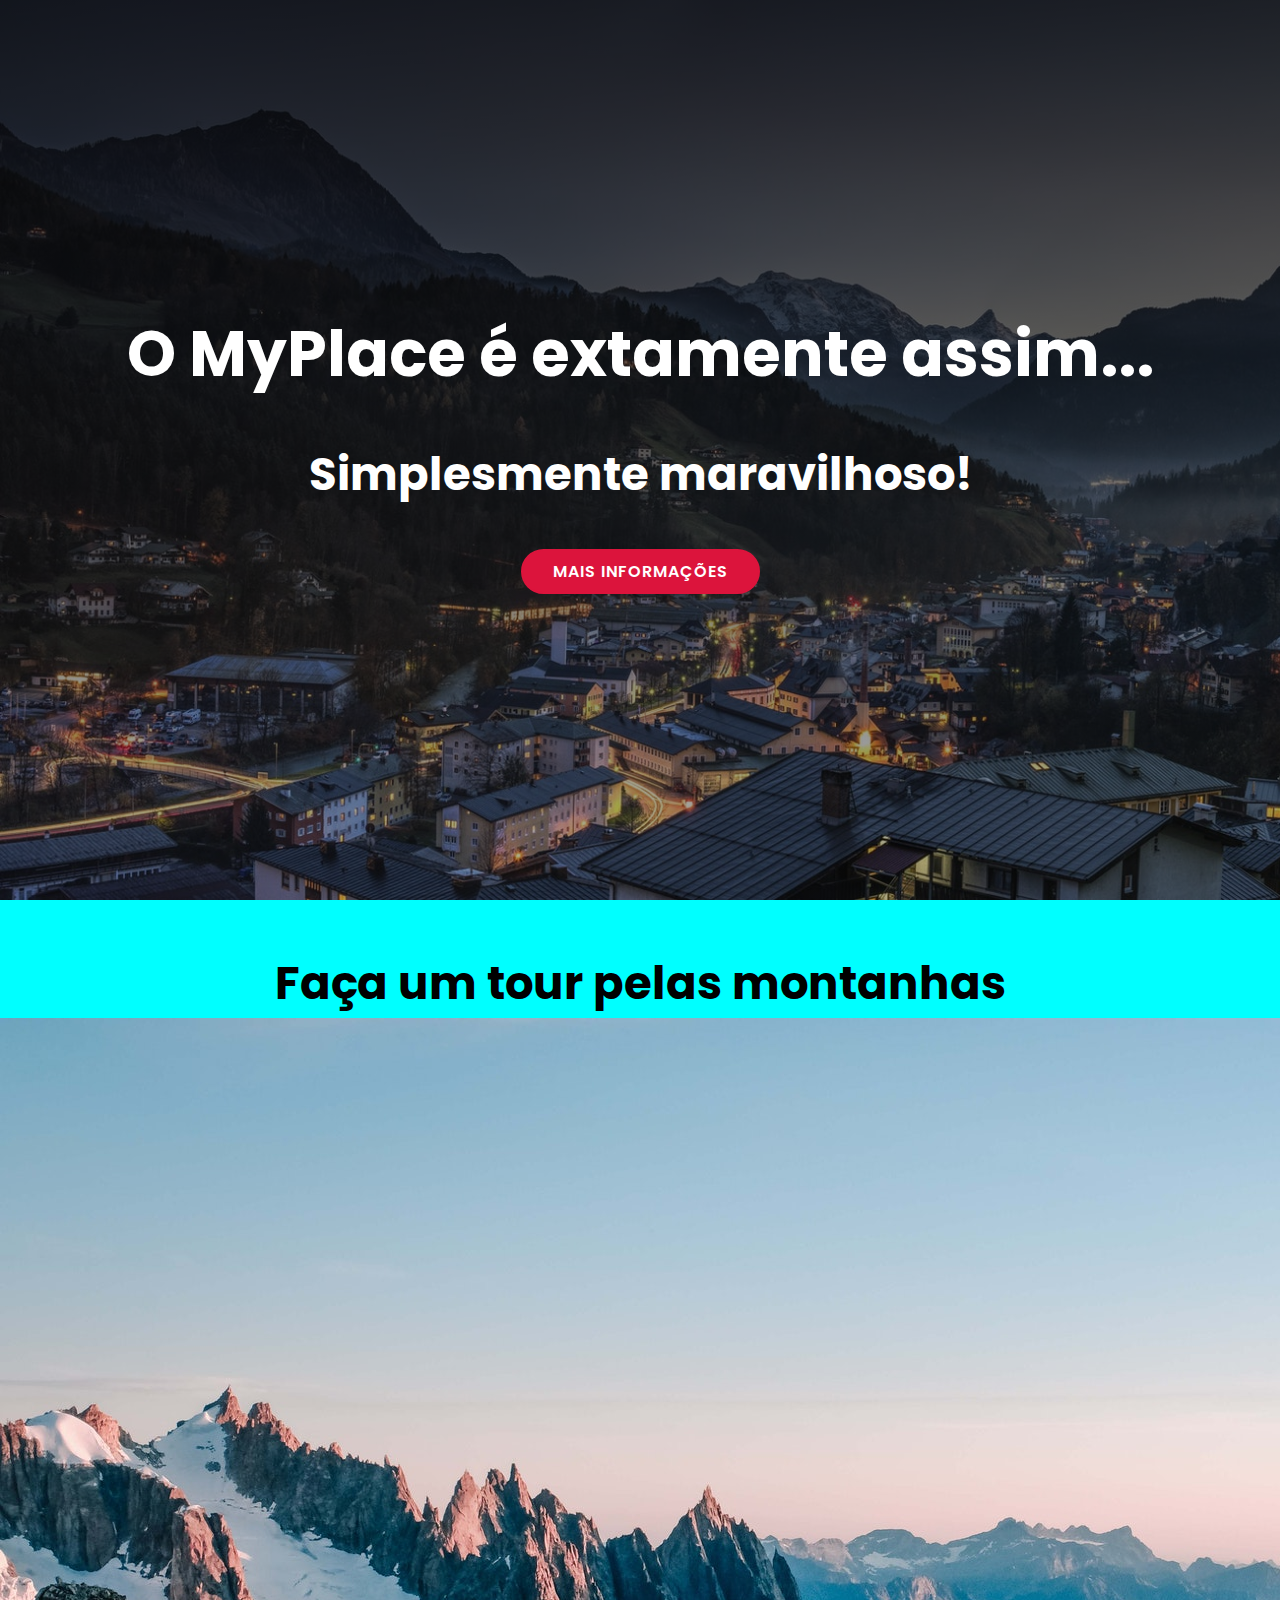
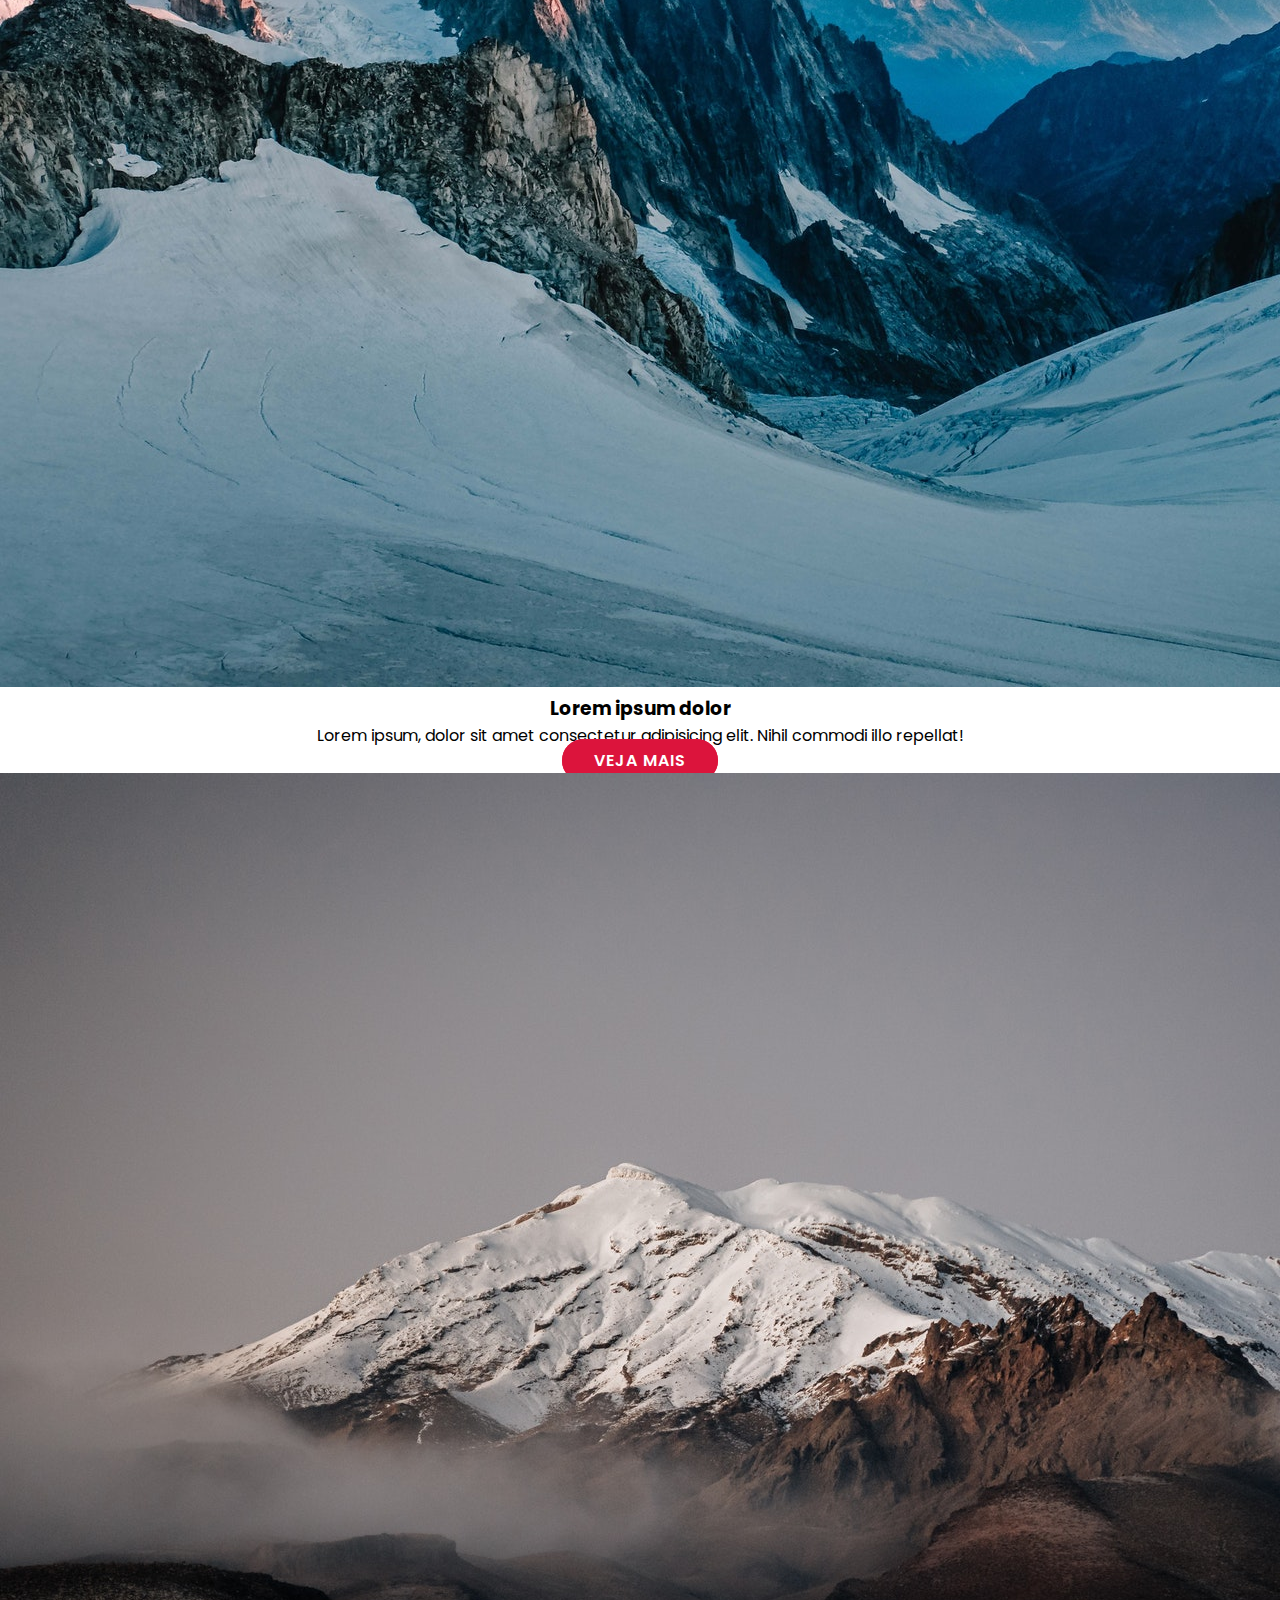
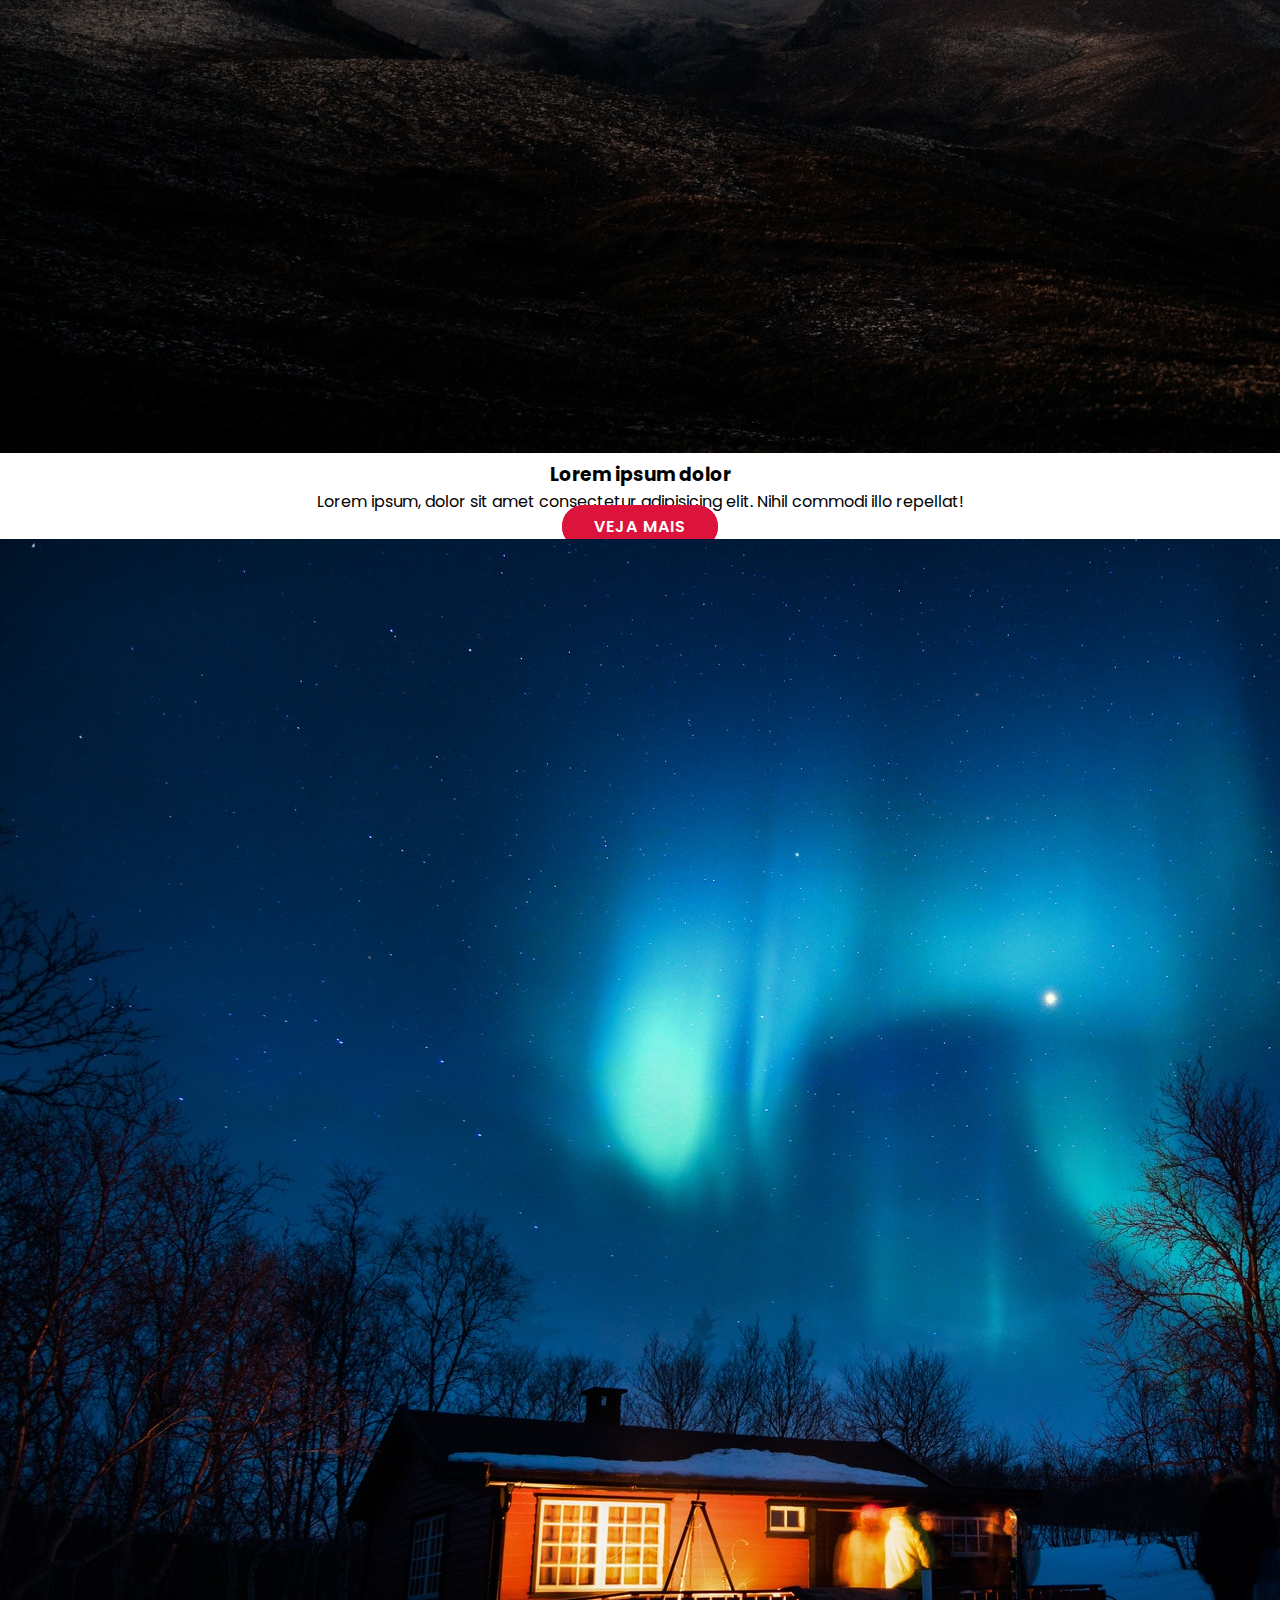
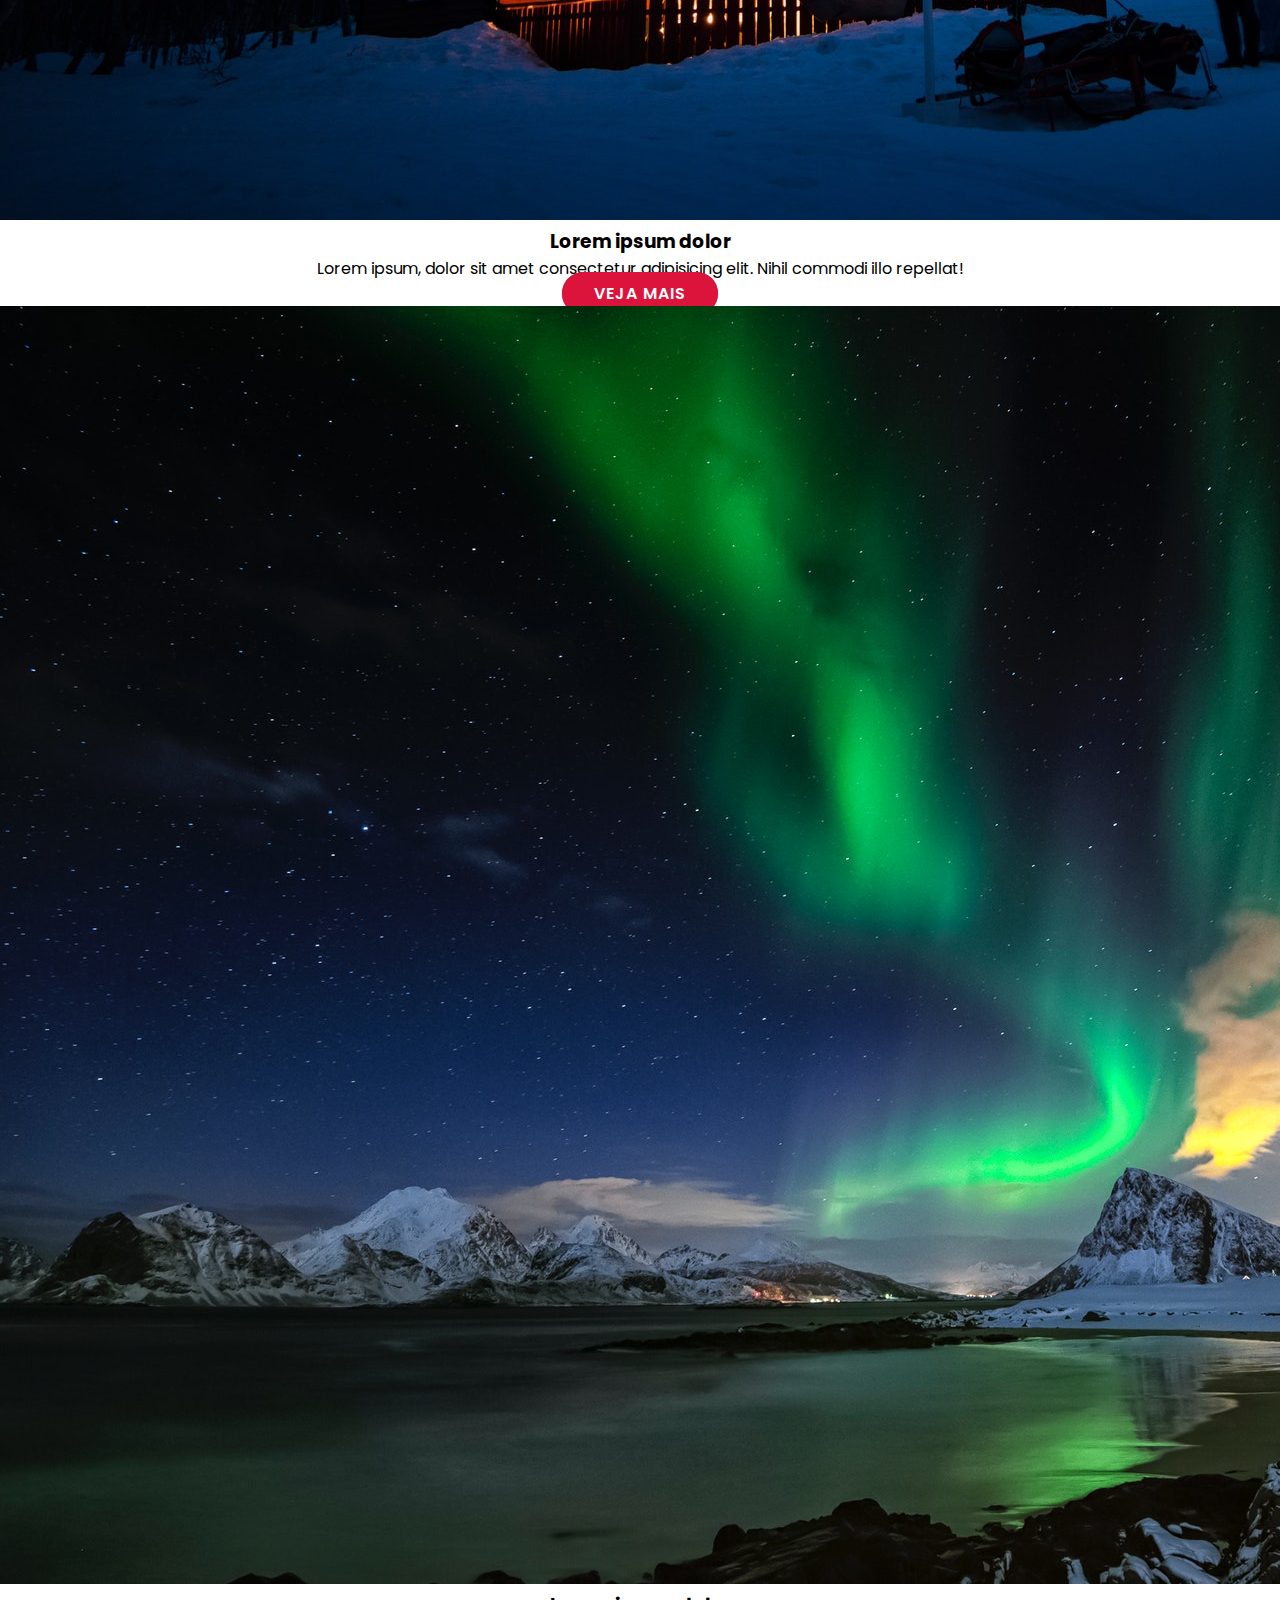
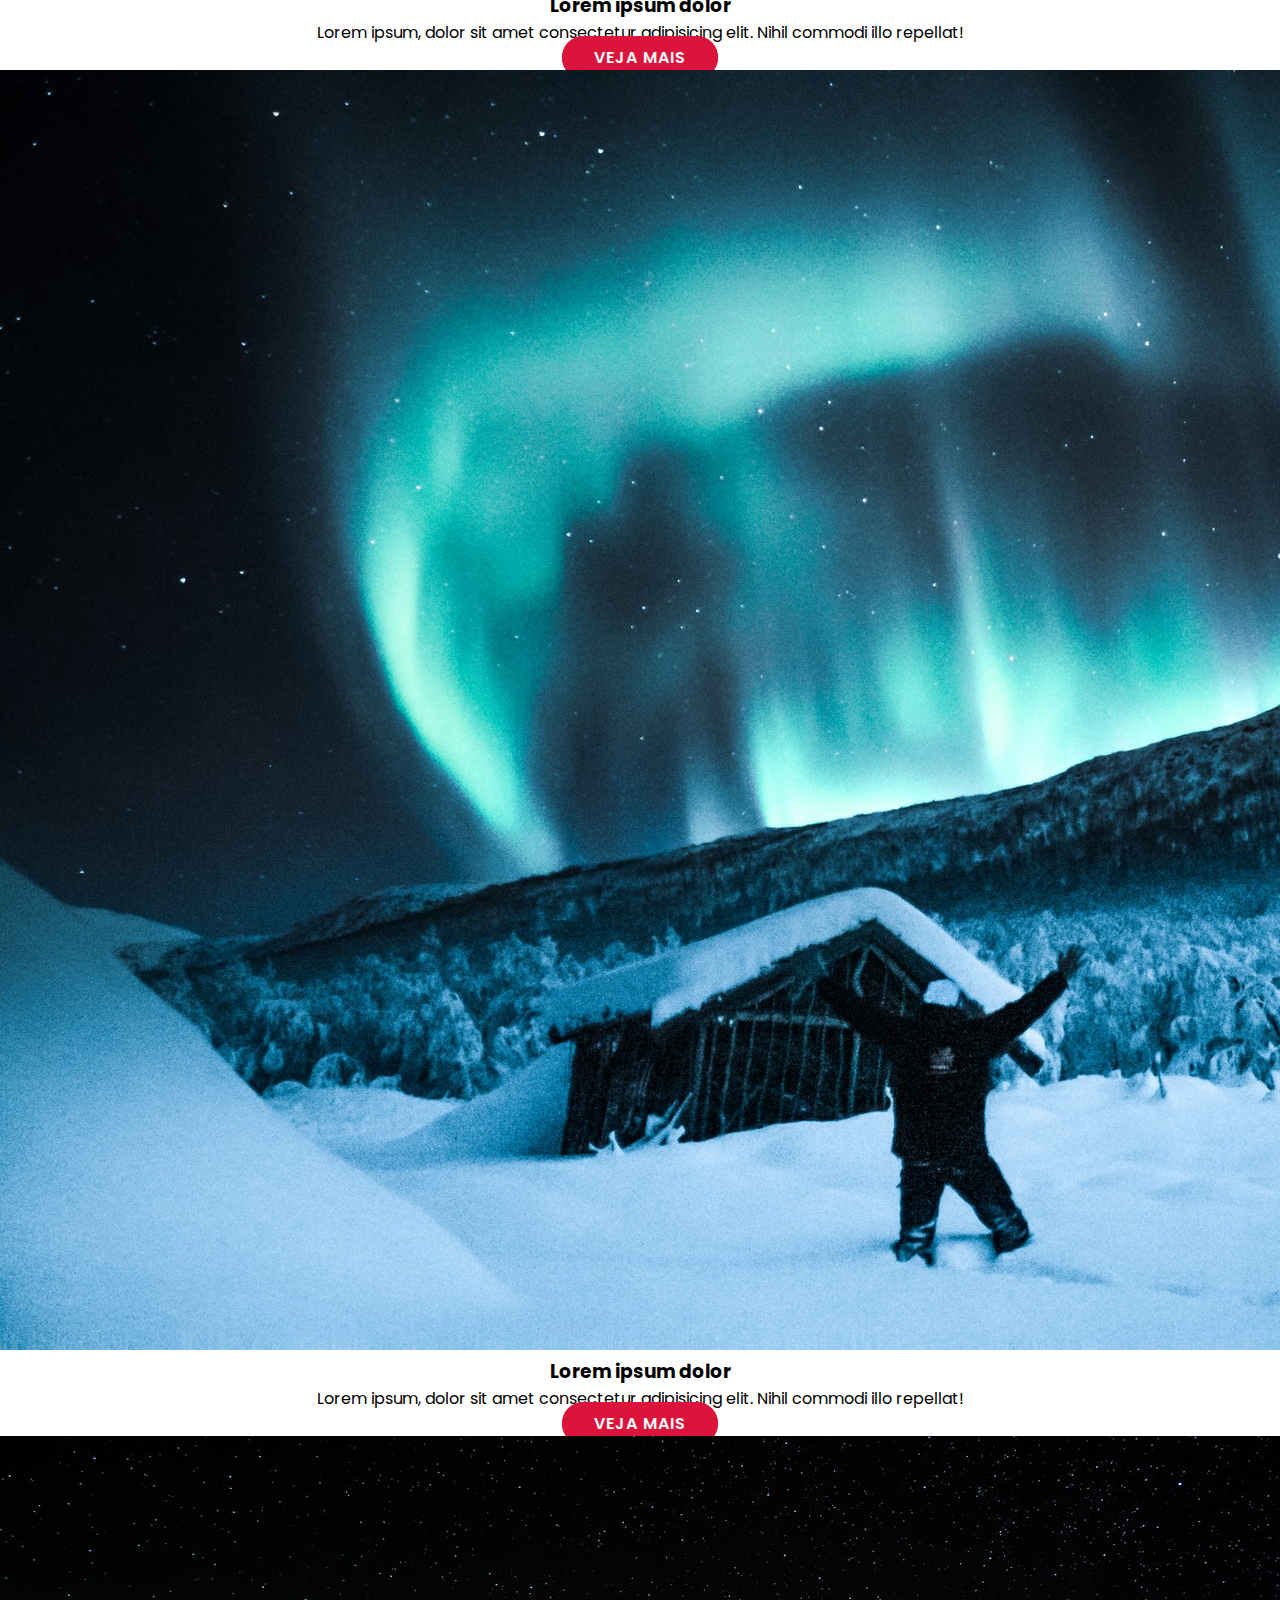
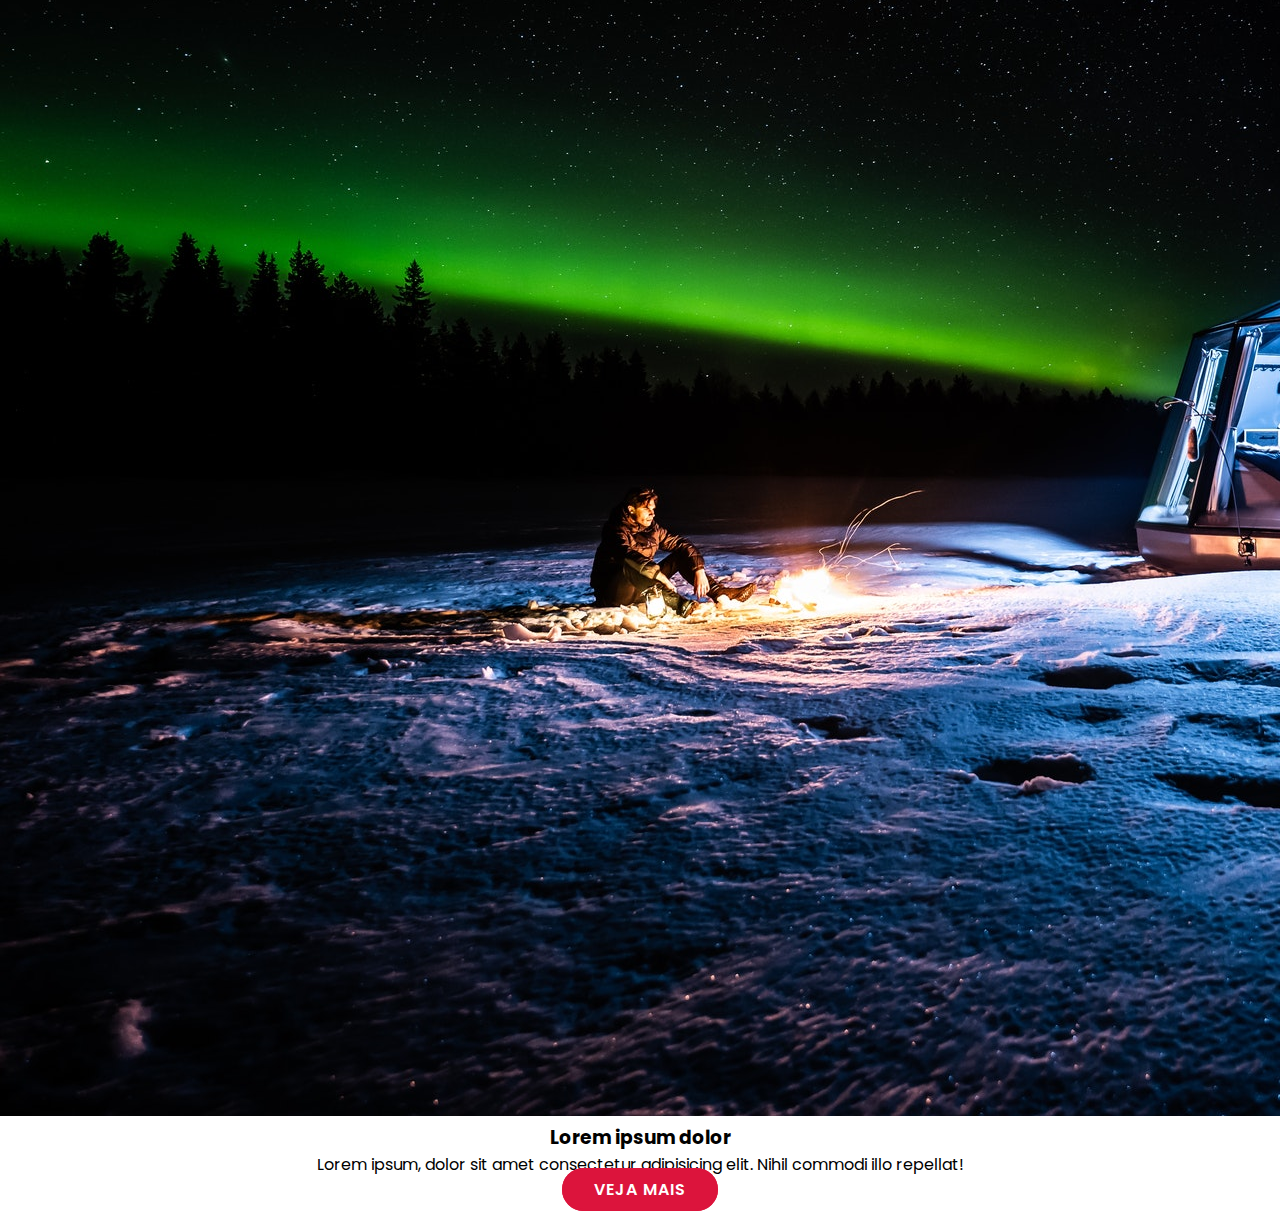
==== aula-02/index.html @ 2eaa6779 "Bootstrap e básico JavaScripit" ====
<!DOCTYPE html> <!-- //browser - tipo de HTML -->
<html lang="pt-br"> <!-- //início da página - indicar o idioma padrão do conteudo -->

<head> <!-- //cabeçalho da página - Recursos externos -->
    <meta charset="UTF-8"> <!-- //cadeia de caracteres -->
    <meta name="viewport" content="width=device-width, initial-scale=1.0">
    <!-- // diz respeito a página ser responsiva - resposividade do conteudo no dispositivo -->
    <title>MyPlace</title> <!-- //Título exibido na aba do navegador -->

    <!-- link para o google fonts -->
    <link rel="preconnect" href="https://fonts.googleapis.com">
    <link rel="preconnect" href="https://fonts.gstatic.com" crossorigin>
    <link href="https://fonts.googleapis.com/css2?family=Poppins&display=swap" rel="stylesheet">

    <!-- Link para arquivo css -->
    <link rel="stylesheet" href="./css/styles.css">
</head> <!-- //Fim do cabeçalho -->

<body> <!-- //Representa todo o conteudo da página - conteúdo == 1texto - 1vídeo - 1fomulário -->

    <!-- Hero da página - pai do conteudo -->
    <div class="hero">
        <h1 class="hero-title">O MyPlace é extamente assim...</h1>
        <h2>Simplesmente maravilhoso!</h2>
        <a href="http://fiap.com.br" target="_blank" class="btn">Mais informações</a>

    </div>
    <!-- Fim hero da página -->

    <!-- Cards de passeios -->
    <main>
        <h2>Faça um tour pelas montanhas</h2>

        <!-- galeria de Cards -->
        <article class="grid-cards">
            <!-- 1° card -->
            <section class="card-item">
                <img src="./images/pexels-francesco-ungaro-2835436.jpg" alt="Montanha ABCD" loading="lazy">
                <h3>Lorem ipsum dolor</h3>
                <p>Lorem ipsum, dolor sit amet consectetur adipisicing elit. Nihil commodi illo repellat!</p>
                <a href="" class="btn">Veja mais</a>
            </section>

            <!-- 2° card -->
            <section class="card-item">
                <img src="./images/pexels-roberto-shumski-5555192.jpg" alt="Montanha ABCD" loading="lazy">
                <h3>Lorem ipsum dolor</h3>
                <p>Lorem ipsum, dolor sit amet consectetur adipisicing elit. Nihil commodi illo repellat!</p>
                <a href="" class="btn">Veja mais</a>
            </section>

            <!-- 3° card -->
            <section class="card-item">
                <img src="./images/pexels-stefan-stefancik-91216.jpg" alt="Montanha ABCD" loading="lazy">
                <h3>Lorem ipsum dolor</h3>
                <p>Lorem ipsum, dolor sit amet consectetur adipisicing elit. Nihil commodi illo repellat!</p>
                <a href="" class="btn">Veja mais</a>
            </section>

            <!-- 4° card -->
            <section class="card-item">
                <img src="./images/pexels-stein-egil-liland-5704789.jpg" alt="Montanha ABCD" loading="lazy">
                <h3>Lorem ipsum dolor</h3>
                <p>Lorem ipsum, dolor sit amet consectetur adipisicing elit. Nihil commodi illo repellat!</p>
                <a href="" class="btn">Veja mais</a>
            </section>

            <!-- 5° card -->
            <section class="card-item">
                <img src="./images/pexels-tobias-bjørkli-1693085.jpg" alt="Montanha ABCD" loading="lazy">
                <h3>Lorem ipsum dolor</h3>
                <p>Lorem ipsum, dolor sit amet consectetur adipisicing elit. Nihil commodi illo repellat!</p>
                <a href="" class="btn">Veja mais</a>
            </section>

            <!-- 6° card -->
            <section class="card-item">
                <img src="./images/pexels-tuomas-haapala-7223461.jpg" alt="Montanha ABCD" loading="lazy">
                <h3>Lorem ipsum dolor</h3>
                <p>Lorem ipsum, dolor sit amet consectetur adipisicing elit. Nihil commodi illo repellat!</p>
                <a href="" class="btn">Veja mais</a>
            </section>

        </article>

    </main>


</body>

</html>
---- aula-02/css/styles.css ----
/* css - arquivo de estilização - folha de estilos == conjuntos de formatações */
/* seletor => elemento da págica que será formatado */
/* propriedade => o que queremos formatar no seletor */
/* valor => como ficara a formatação */

:root {
    --color-light: #ffffff;
    --color-fiap: #dc143c;
    --font-body: Poppins, sans-serif;
}


/* todos os elemnentos HTML que estão na página */
* {
    margin: 0;
    padding: 0;
    box-sizing: border-box;
    font-family: var(--font-body);
}

.hero {
    height: 100vh;
    background-image: linear-gradient(rgba(0, 0, 0, .8), rgba(0, 0, 0, .3)),
        url(../images/pexels-felix-mittermeier-957002.jpg);
    background-repeat: no-repeat;
    background-size: cover;
    color: var(--color-light);
    display: flex;
    flex-direction: column;
    align-items: center;
    justify-content: center;
    gap: 40px;
    text-align: center;
}

.hero-title {
    font-size: 7vmin;
}

.hero h2, main h2 {
    font-size: 5vmin;
}

.btn {
    color: var(--color-light);
    text-decoration: none;
    border: 2px solid var(--color-fiap);
    background-color: var(--color-fiap);
    padding: 8px 30px;
    text-transform: uppercase;
    border-radius: 80px;
    font-weight: 600;
    letter-spacing: 1px;
    transition: .5s;
}

.btn:hover {
    background-color: transparent;
    border-color: var(--color-light);
}

main {
    background-color: aqua;
    width: 100%;
    height: 100vh;
    padding: 50px 0;
    text-align: center;
}
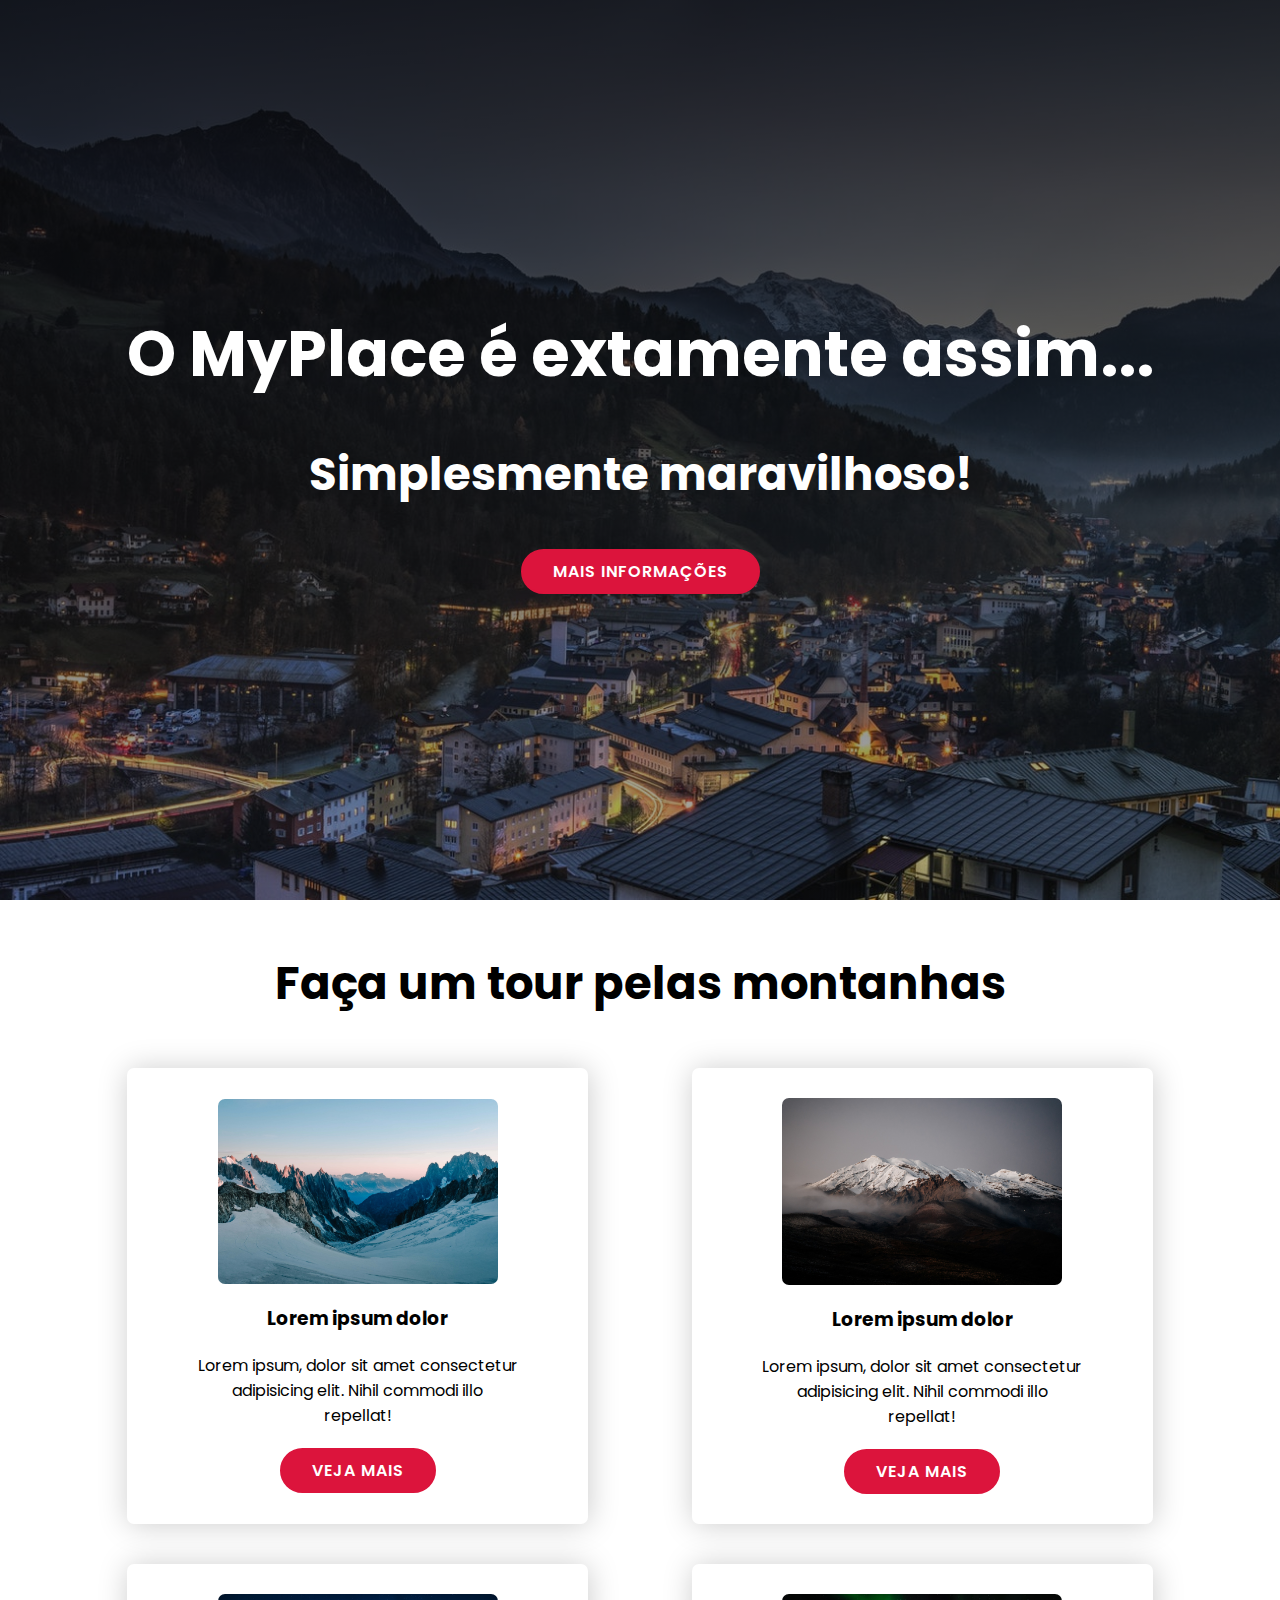
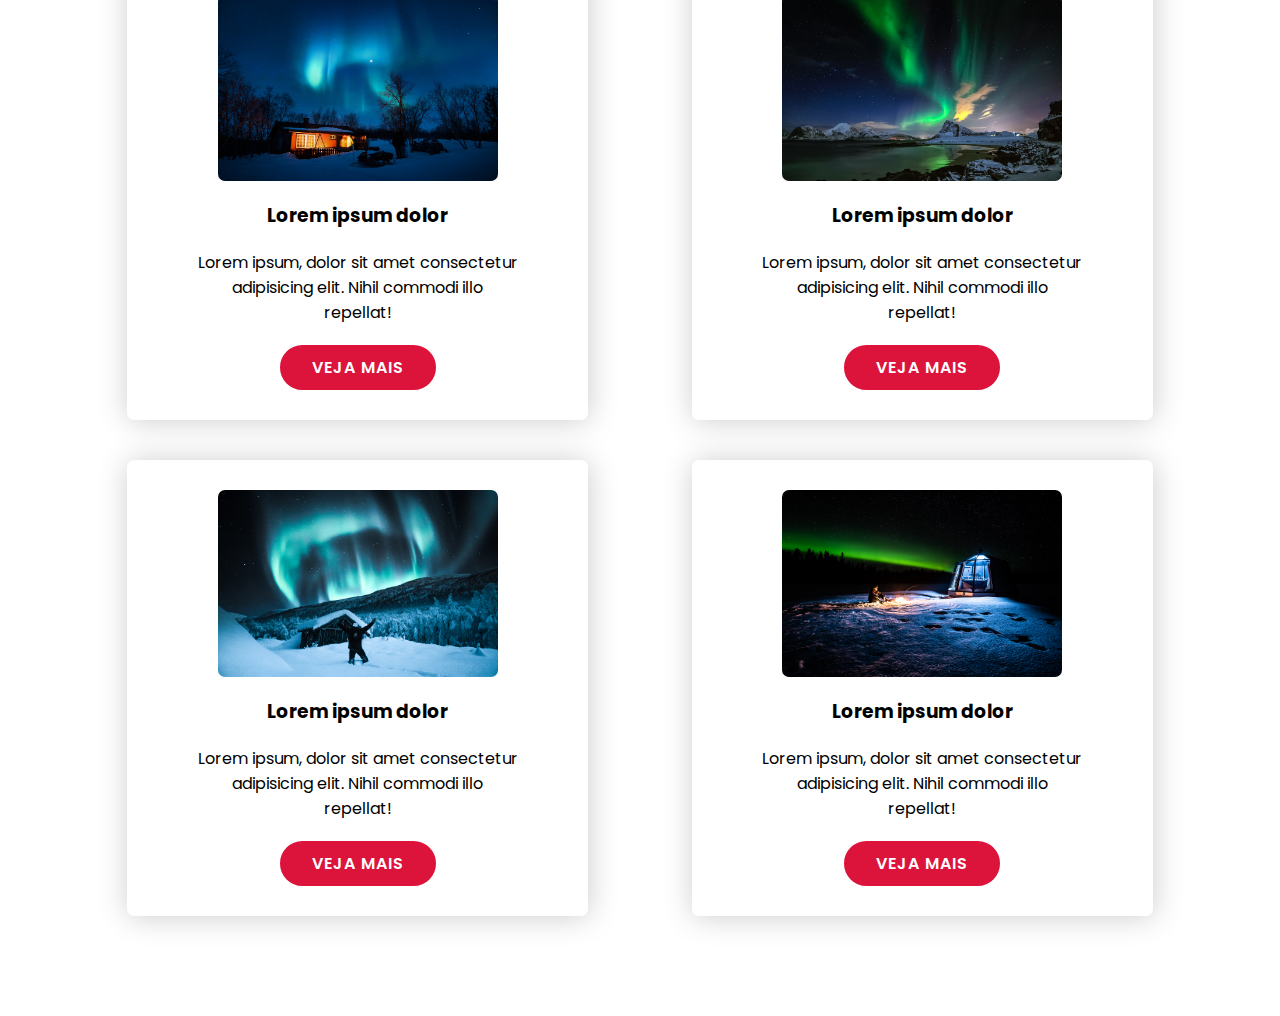
==== commit 9a824667: "MyPlace" ====
--- a/aula-02/index.html
+++ b/aula-02/index.html
@@ -23,7 +23,6 @@
         <h1 class="hero-title">O MyPlace é extamente assim...</h1>
         <h2>Simplesmente maravilhoso!</h2>
         <a href="http://fiap.com.br" target="_blank" class="btn">Mais informações</a>
-
     </div>
     <!-- Fim hero da página -->
 
@@ -80,12 +79,8 @@
                 <p>Lorem ipsum, dolor sit amet consectetur adipisicing elit. Nihil commodi illo repellat!</p>
                 <a href="" class="btn">Veja mais</a>
             </section>
-
         </article>
-
     </main>
-
-
 </body>
 
 </html>--- a/aula-02/css/styles.css
+++ b/aula-02/css/styles.css
@@ -37,7 +37,8 @@
     font-size: 7vmin;
 }
 
-.hero h2, main h2 {
+.hero h2,
+main h2 {
     font-size: 5vmin;
 }
 
@@ -60,9 +61,52 @@
 }
 
 main {
-    background-color: aqua;
     width: 100%;
-    height: 100vh;
     padding: 50px 0;
     text-align: center;
+}
+
+.grid-cards {
+    width: 90%;
+    margin: 50px auto;
+    display: flex;
+    flex-wrap: wrap;
+    justify-content: space-evenly;
+    gap: 40px;
+
+}
+
+.card-item {
+    width: 40%;
+    padding: 30px;
+    display: flex;
+    flex-direction: column;
+    align-items: center;
+    justify-content: center;
+    gap: 20px;
+    box-shadow: 1px 1px 30px #ccc;
+    border-radius: 7px;
+    transition: .5s;
+
+}
+
+.card-item:hover {
+    scale: 1.1;
+}
+
+.card-item img {
+    width: 70%;
+    border-radius: 7px;
+
+}
+
+.card-item p {
+    width: 80%;
+}
+
+/* Mini responsivo */
+@media(width < 960px) {
+    .card-item {
+        width: 80%;
+    }
 }